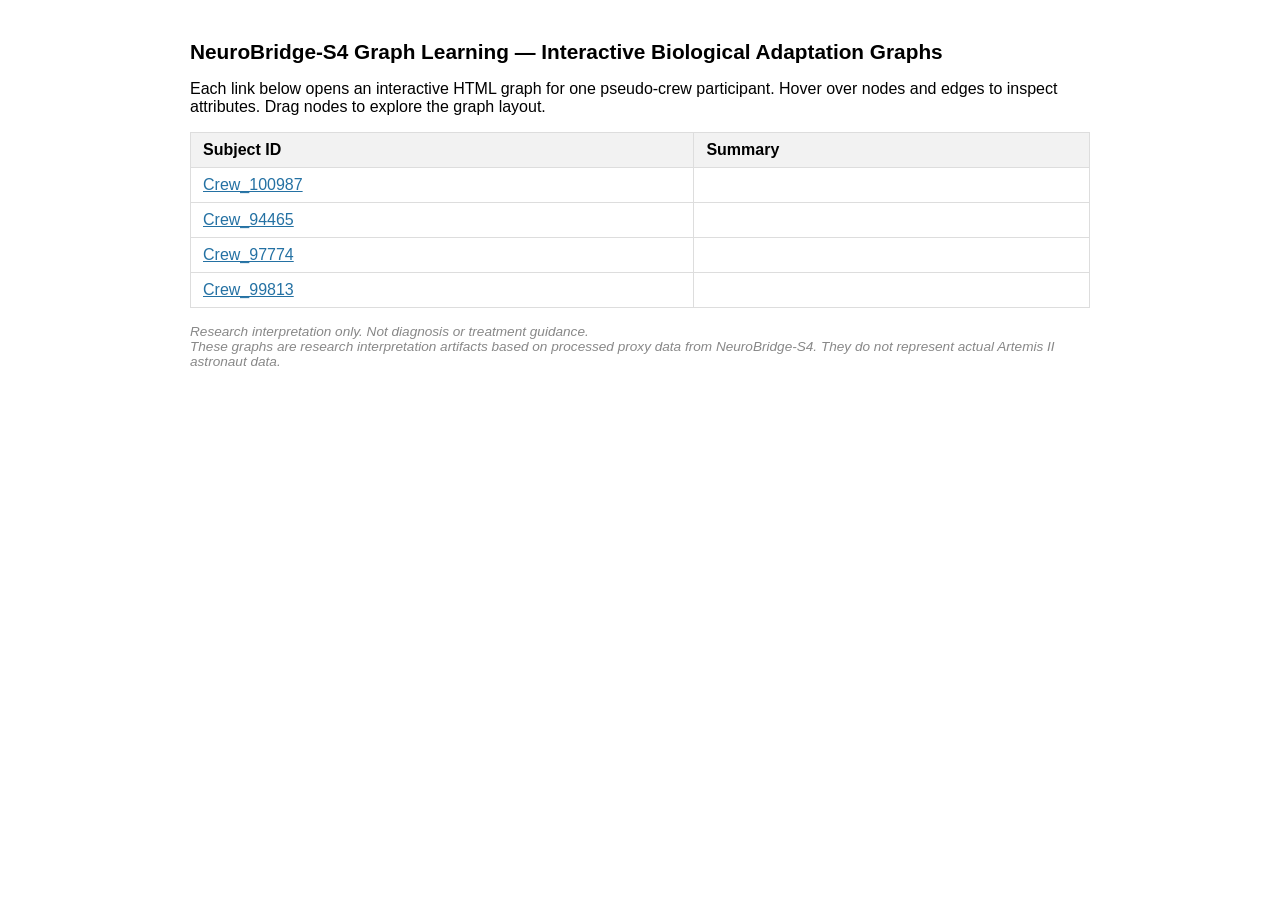
==== results/html/index.html @ 7ac9ffc0 "feat: implement Phase 3 biological adaptation graphs with interactive HTML views - graph_builder.py:" ====
<!DOCTYPE html>
    <html lang="en">
    <head>
      <meta charset="UTF-8">
      <title>NeuroBridge-S4 Graph Learning — Interactive Graph Index</title>
      <style>
        body { font-family: sans-serif; max-width: 900px; margin: 40px auto; padding: 0 20px; }
        h1 { font-size: 1.3em; }
        table { border-collapse: collapse; width: 100%; }
        th, td { border: 1px solid #ddd; padding: 8px 12px; text-align: left; }
        th { background: #f2f2f2; }
        .guardrail { color: #888; font-size: 0.85em; font-style: italic; margin-top: 16px; }
        a { color: #2471A3; }
      </style>
    </head>
    <body>
      <h1>NeuroBridge-S4 Graph Learning — Interactive Biological Adaptation Graphs</h1>
      <p>
        Each link below opens an interactive HTML graph for one pseudo-crew participant.
        Hover over nodes and edges to inspect attributes.
        Drag nodes to explore the graph layout.
      </p>
      <table>
        <thead><tr><th>Subject ID</th><th>Summary</th></tr></thead>
        <tbody><tr><td><a href="subject_graph_Crew_100987.html">Crew_100987</a></td><td></td></tr>
<tr><td><a href="subject_graph_Crew_94465.html">Crew_94465</a></td><td></td></tr>
<tr><td><a href="subject_graph_Crew_97774.html">Crew_97774</a></td><td></td></tr>
<tr><td><a href="subject_graph_Crew_99813.html">Crew_99813</a></td><td></td></tr>
</tbody>
      </table>
      <p class="guardrail">
        Research interpretation only. Not diagnosis or treatment guidance.<br>
        These graphs are research interpretation artifacts based on processed proxy data
        from NeuroBridge-S4. They do not represent actual Artemis II astronaut data.
      </p>
    </body>
    </html>
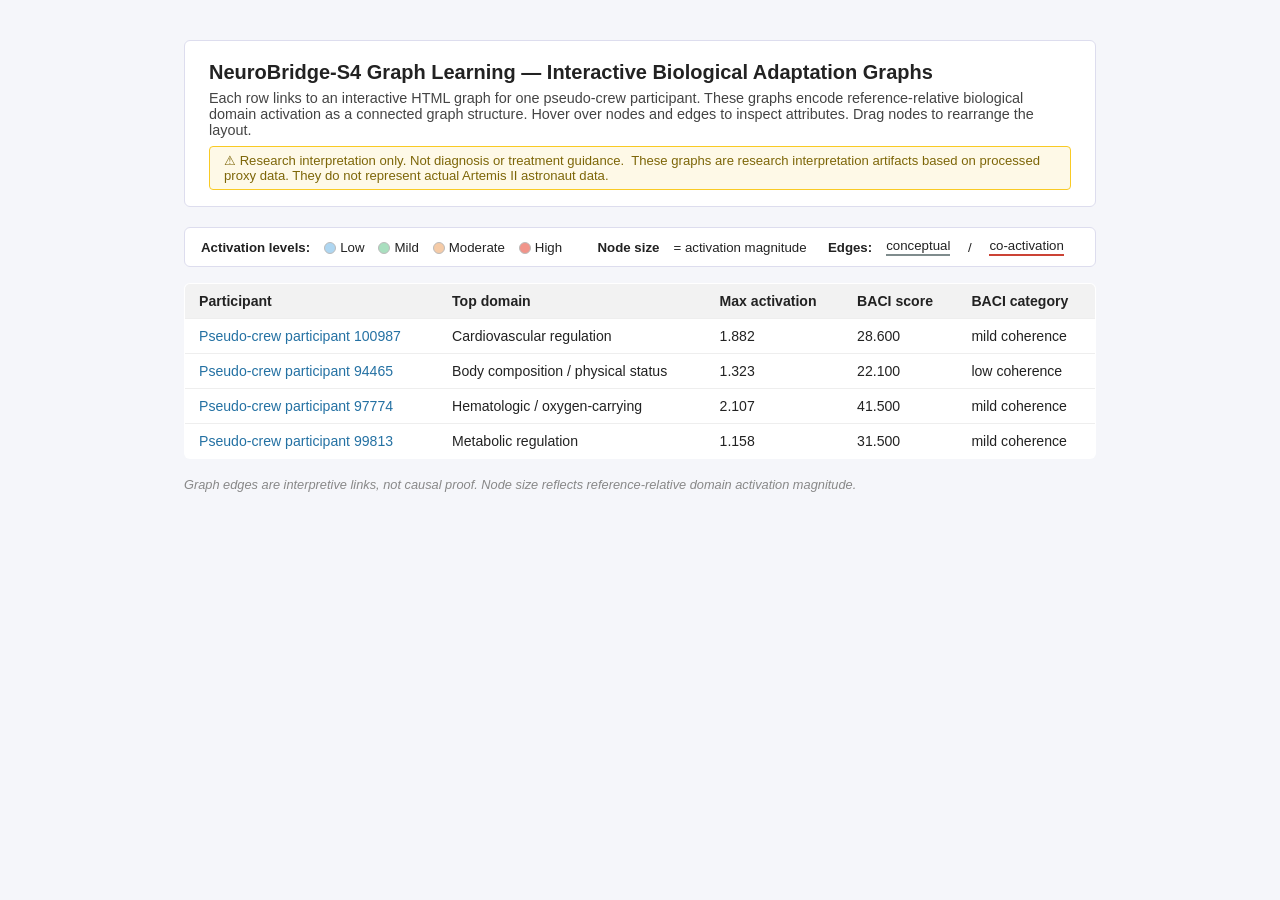
==== commit 1ffcaf60: "Improve interactive graphs and implement Phase 4 graph feature extraction Part A — Phase 3 HTML impr" ====
--- a/results/html/index.html
+++ b/results/html/index.html
@@ -1,37 +1,91 @@
 <!DOCTYPE html>
-    <html lang="en">
-    <head>
-      <meta charset="UTF-8">
-      <title>NeuroBridge-S4 Graph Learning — Interactive Graph Index</title>
-      <style>
-        body { font-family: sans-serif; max-width: 900px; margin: 40px auto; padding: 0 20px; }
-        h1 { font-size: 1.3em; }
-        table { border-collapse: collapse; width: 100%; }
-        th, td { border: 1px solid #ddd; padding: 8px 12px; text-align: left; }
-        th { background: #f2f2f2; }
-        .guardrail { color: #888; font-size: 0.85em; font-style: italic; margin-top: 16px; }
-        a { color: #2471A3; }
-      </style>
-    </head>
-    <body>
-      <h1>NeuroBridge-S4 Graph Learning — Interactive Biological Adaptation Graphs</h1>
-      <p>
-        Each link below opens an interactive HTML graph for one pseudo-crew participant.
-        Hover over nodes and edges to inspect attributes.
-        Drag nodes to explore the graph layout.
-      </p>
-      <table>
-        <thead><tr><th>Subject ID</th><th>Summary</th></tr></thead>
-        <tbody><tr><td><a href="subject_graph_Crew_100987.html">Crew_100987</a></td><td></td></tr>
-<tr><td><a href="subject_graph_Crew_94465.html">Crew_94465</a></td><td></td></tr>
-<tr><td><a href="subject_graph_Crew_97774.html">Crew_97774</a></td><td></td></tr>
-<tr><td><a href="subject_graph_Crew_99813.html">Crew_99813</a></td><td></td></tr>
-</tbody>
-      </table>
-      <p class="guardrail">
-        Research interpretation only. Not diagnosis or treatment guidance.<br>
-        These graphs are research interpretation artifacts based on processed proxy data
-        from NeuroBridge-S4. They do not represent actual Artemis II astronaut data.
-      </p>
-    </body>
-    </html>+<html lang="en">
+<head>
+  <meta charset="UTF-8">
+  <meta name="viewport" content="width=device-width, initial-scale=1">
+  <title>NeuroBridge-S4 Graph Learning &mdash; Interactive Biological Adaptation Graphs</title>
+  <style>
+    * { box-sizing: border-box; }
+    body {
+      font-family: -apple-system, BlinkMacSystemFont, 'Segoe UI', Helvetica, Arial, sans-serif;
+      max-width: 960px; margin: 40px auto; padding: 0 24px;
+      background: #f5f6fa; color: #222;
+    }
+    .header { background: #fff; border: 1px solid #dde; border-radius: 6px;
+               padding: 20px 24px 16px; margin-bottom: 20px; }
+    .header h1 { margin: 0 0 6px; font-size: 1.25em; }
+    .header p { margin: 0 0 8px; font-size: 0.9em; color: #444; }
+    .guardrail-banner {
+      background: #fef9e7; border: 1px solid #f9ca24; border-radius: 4px;
+      padding: 6px 14px; font-size: 0.82em; color: #7d6608; display: inline-block;
+    }
+    .legend-bar {
+      display: flex; gap: 14px; flex-wrap: wrap; align-items: center;
+      background: #fff; border: 1px solid #dde; border-radius: 6px;
+      padding: 10px 16px; margin-bottom: 16px; font-size: 0.83em;
+    }
+    .legend-dot {
+      width: 12px; height: 12px; border-radius: 50%; display: inline-block;
+      border: 1px solid #bbb; margin-right: 4px; vertical-align: middle;
+    }
+    table { border-collapse: collapse; width: 100%; background: #fff;
+             border: 1px solid #dde; border-radius: 6px; overflow: hidden; }
+    th, td { border-bottom: 1px solid #eee; padding: 9px 14px; text-align: left;
+              font-size: 0.88em; }
+    th { background: #f2f2f2; font-weight: 600; }
+    a { color: #2471A3; text-decoration: none; }
+    a:hover { text-decoration: underline; }
+    .footer { margin-top: 18px; font-size: 0.8em; color: #888; font-style: italic; }
+  </style>
+</head>
+<body>
+  <div class="header">
+    <h1>NeuroBridge-S4 Graph Learning &mdash; Interactive Biological Adaptation Graphs</h1>
+    <p>
+      Each row links to an interactive HTML graph for one pseudo-crew participant.
+      These graphs encode reference-relative biological domain activation as a connected
+      graph structure. Hover over nodes and edges to inspect attributes. Drag nodes to
+      rearrange the layout.
+    </p>
+    <div class="guardrail-banner">
+      &#9888;&nbsp;Research interpretation only. Not diagnosis or treatment guidance.&nbsp;
+      These graphs are research interpretation artifacts based on processed proxy data.
+      They do not represent actual Artemis&nbsp;II astronaut data.
+    </div>
+  </div>
+  <div class="legend-bar">
+    <strong>Activation levels:</strong>
+    <span><span class="legend-dot" style="background:#AED6F1;"></span>Low</span>
+    <span><span class="legend-dot" style="background:#A9DFBF;"></span>Mild</span>
+    <span><span class="legend-dot" style="background:#F5CBA7;"></span>Moderate</span>
+    <span><span class="legend-dot" style="background:#F1948A;"></span>High</span>
+    &nbsp;&nbsp;<strong>Node size</strong> = activation magnitude&nbsp;&nbsp;
+    <strong>Edges:</strong>
+    <span style="border-bottom:2px solid #7F8C8D;padding-bottom:1px;">conceptual</span>
+    &nbsp;/&nbsp;
+    <span style="border-bottom:2px solid #CB4335;padding-bottom:1px;">co-activation</span>
+  </div>
+  <table>
+    <thead>
+      <tr>
+        <th>Participant</th>
+        <th>Top domain</th>
+        <th>Max activation</th>
+        <th>BACI score</th>
+        <th>BACI category</th>
+      </tr>
+    </thead>
+    <tbody>
+<tr><td><a href="subject_graph_Crew_100987.html">Pseudo-crew participant 100987</a></td><td>Cardiovascular regulation</td><td>1.882</td><td>28.600</td><td>mild coherence</td></tr>
+<tr><td><a href="subject_graph_Crew_94465.html">Pseudo-crew participant 94465</a></td><td>Body composition / physical status</td><td>1.323</td><td>22.100</td><td>low coherence</td></tr>
+<tr><td><a href="subject_graph_Crew_97774.html">Pseudo-crew participant 97774</a></td><td>Hematologic / oxygen-carrying</td><td>2.107</td><td>41.500</td><td>mild coherence</td></tr>
+<tr><td><a href="subject_graph_Crew_99813.html">Pseudo-crew participant 99813</a></td><td>Metabolic regulation</td><td>1.158</td><td>31.500</td><td>mild coherence</td></tr>
+
+    </tbody>
+  </table>
+  <div class="footer">
+    Graph edges are interpretive links, not causal proof. Node size reflects
+    reference-relative domain activation magnitude.
+  </div>
+</body>
+</html>
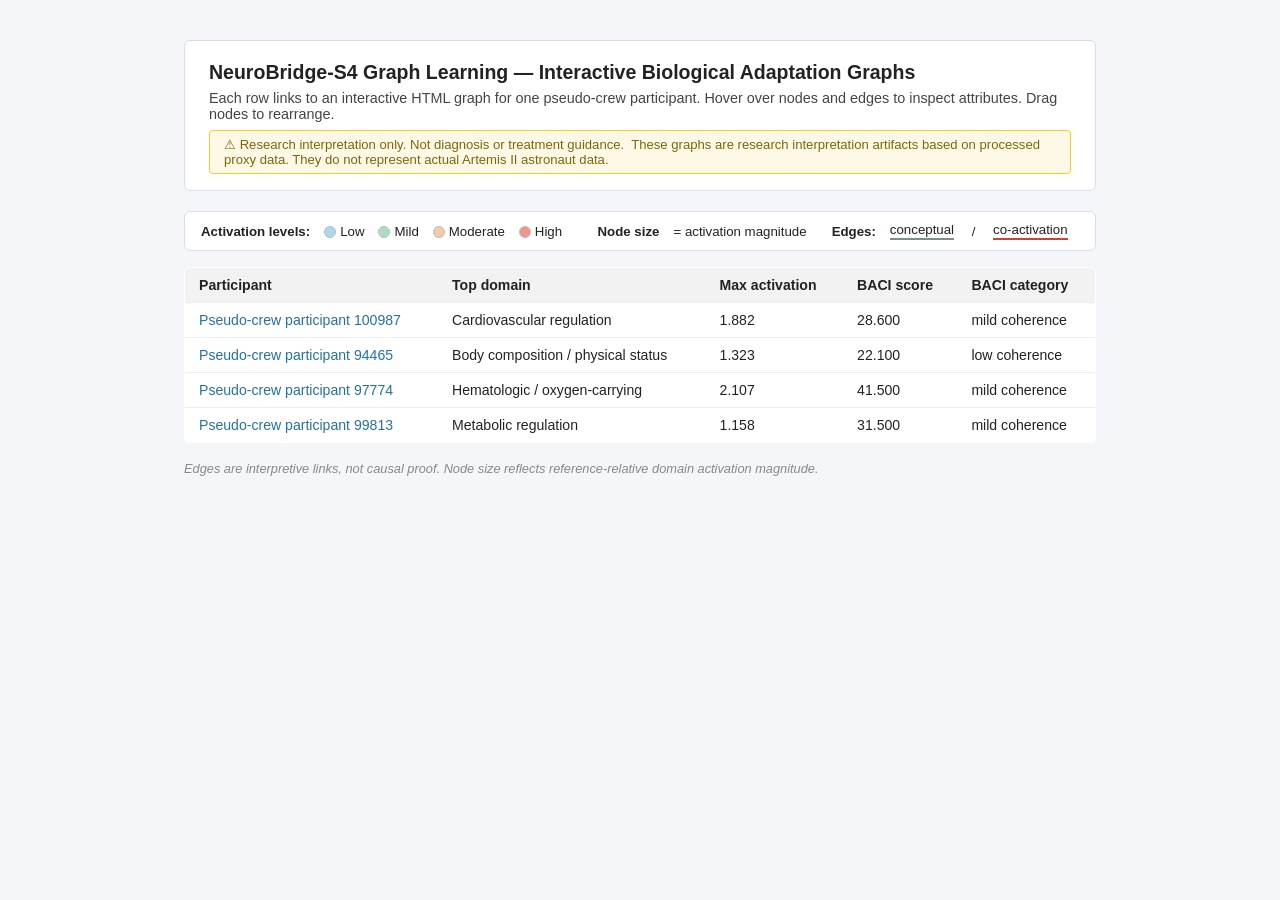
==== commit c8ce89a0: "Fix interactive HTML graph rendering (v3 injection approach) Root cause: previous code extracted onl" ====
--- a/results/html/index.html
+++ b/results/html/index.html
@@ -6,86 +6,61 @@
   <title>NeuroBridge-S4 Graph Learning &mdash; Interactive Biological Adaptation Graphs</title>
   <style>
     * { box-sizing: border-box; }
-    body {
-      font-family: -apple-system, BlinkMacSystemFont, 'Segoe UI', Helvetica, Arial, sans-serif;
-      max-width: 960px; margin: 40px auto; padding: 0 24px;
-      background: #f5f6fa; color: #222;
-    }
-    .header { background: #fff; border: 1px solid #dde; border-radius: 6px;
-               padding: 20px 24px 16px; margin-bottom: 20px; }
-    .header h1 { margin: 0 0 6px; font-size: 1.25em; }
-    .header p { margin: 0 0 8px; font-size: 0.9em; color: #444; }
-    .guardrail-banner {
-      background: #fef9e7; border: 1px solid #f9ca24; border-radius: 4px;
-      padding: 6px 14px; font-size: 0.82em; color: #7d6608; display: inline-block;
-    }
-    .legend-bar {
-      display: flex; gap: 14px; flex-wrap: wrap; align-items: center;
-      background: #fff; border: 1px solid #dde; border-radius: 6px;
-      padding: 10px 16px; margin-bottom: 16px; font-size: 0.83em;
-    }
-    .legend-dot {
-      width: 12px; height: 12px; border-radius: 50%; display: inline-block;
-      border: 1px solid #bbb; margin-right: 4px; vertical-align: middle;
-    }
-    table { border-collapse: collapse; width: 100%; background: #fff;
-             border: 1px solid #dde; border-radius: 6px; overflow: hidden; }
-    th, td { border-bottom: 1px solid #eee; padding: 9px 14px; text-align: left;
-              font-size: 0.88em; }
-    th { background: #f2f2f2; font-weight: 600; }
-    a { color: #2471A3; text-decoration: none; }
-    a:hover { text-decoration: underline; }
-    .footer { margin-top: 18px; font-size: 0.8em; color: #888; font-style: italic; }
+    body { font-family: -apple-system, BlinkMacSystemFont, 'Segoe UI', Helvetica, Arial, sans-serif;
+           max-width: 960px; margin: 40px auto; padding: 0 24px;
+           background: #f5f6fa; color: #222; }
+    .hdr { background:#fff; border:1px solid #dde; border-radius:6px;
+           padding:20px 24px 16px; margin-bottom:20px; }
+    .hdr h1 { margin:0 0 6px; font-size:1.22em; }
+    .hdr p  { margin:0 0 8px; font-size:0.9em; color:#444; }
+    .guardrail-banner { background:#fef9e7; border:1px solid #f9ca24;
+      border-radius:4px; padding:6px 14px; font-size:0.82em; color:#7d6608;
+      display:inline-block; }
+    .legend-bar { display:flex; gap:14px; flex-wrap:wrap; align-items:center;
+      background:#fff; border:1px solid #dde; border-radius:6px;
+      padding:10px 16px; margin-bottom:16px; font-size:0.83em; }
+    .ldot { width:12px; height:12px; border-radius:50%; display:inline-block;
+            border:1px solid #bbb; margin-right:4px; vertical-align:middle; }
+    table { border-collapse:collapse; width:100%; background:#fff;
+            border:1px solid #dde; border-radius:6px; overflow:hidden; }
+    th, td { border-bottom:1px solid #eee; padding:9px 14px;
+             text-align:left; font-size:0.88em; }
+    th { background:#f2f2f2; font-weight:600; }
+    a  { color:#2471A3; text-decoration:none; }
+    a:hover { text-decoration:underline; }
+    .footer { margin-top:18px; font-size:0.8em; color:#888; font-style:italic; }
   </style>
 </head>
 <body>
-  <div class="header">
+  <div class="hdr">
     <h1>NeuroBridge-S4 Graph Learning &mdash; Interactive Biological Adaptation Graphs</h1>
-    <p>
-      Each row links to an interactive HTML graph for one pseudo-crew participant.
-      These graphs encode reference-relative biological domain activation as a connected
-      graph structure. Hover over nodes and edges to inspect attributes. Drag nodes to
-      rearrange the layout.
-    </p>
-    <div class="guardrail-banner">
-      &#9888;&nbsp;Research interpretation only. Not diagnosis or treatment guidance.&nbsp;
-      These graphs are research interpretation artifacts based on processed proxy data.
-      They do not represent actual Artemis&nbsp;II astronaut data.
-    </div>
+    <p>Each row links to an interactive HTML graph for one pseudo-crew participant.
+    Hover over nodes and edges to inspect attributes. Drag nodes to rearrange.</p>
+    <div class="guardrail-banner">&#9888;&nbsp;Research interpretation only. Not diagnosis or treatment guidance.&nbsp;
+    These graphs are research interpretation artifacts based on processed proxy data.
+    They do not represent actual Artemis&nbsp;II astronaut data.</div>
   </div>
   <div class="legend-bar">
     <strong>Activation levels:</strong>
-    <span><span class="legend-dot" style="background:#AED6F1;"></span>Low</span>
-    <span><span class="legend-dot" style="background:#A9DFBF;"></span>Mild</span>
-    <span><span class="legend-dot" style="background:#F5CBA7;"></span>Moderate</span>
-    <span><span class="legend-dot" style="background:#F1948A;"></span>High</span>
-    &nbsp;&nbsp;<strong>Node size</strong> = activation magnitude&nbsp;&nbsp;
-    <strong>Edges:</strong>
+    <span><span class="ldot" style="background:#AED6F1;"></span>Low</span>
+    <span><span class="ldot" style="background:#A9DFBF;"></span>Mild</span>
+    <span><span class="ldot" style="background:#F5CBA7;"></span>Moderate</span>
+    <span><span class="ldot" style="background:#F1948A;"></span>High</span>
+    &nbsp;&nbsp;<strong>Node size</strong> = activation magnitude
+    &nbsp;&nbsp;<strong>Edges:</strong>
     <span style="border-bottom:2px solid #7F8C8D;padding-bottom:1px;">conceptual</span>
     &nbsp;/&nbsp;
     <span style="border-bottom:2px solid #CB4335;padding-bottom:1px;">co-activation</span>
   </div>
   <table>
-    <thead>
-      <tr>
-        <th>Participant</th>
-        <th>Top domain</th>
-        <th>Max activation</th>
-        <th>BACI score</th>
-        <th>BACI category</th>
-      </tr>
-    </thead>
+    <thead><tr><th>Participant</th><th>Top domain</th><th>Max activation</th><th>BACI score</th><th>BACI category</th></tr></thead>
     <tbody>
 <tr><td><a href="subject_graph_Crew_100987.html">Pseudo-crew participant 100987</a></td><td>Cardiovascular regulation</td><td>1.882</td><td>28.600</td><td>mild coherence</td></tr>
 <tr><td><a href="subject_graph_Crew_94465.html">Pseudo-crew participant 94465</a></td><td>Body composition / physical status</td><td>1.323</td><td>22.100</td><td>low coherence</td></tr>
 <tr><td><a href="subject_graph_Crew_97774.html">Pseudo-crew participant 97774</a></td><td>Hematologic / oxygen-carrying</td><td>2.107</td><td>41.500</td><td>mild coherence</td></tr>
 <tr><td><a href="subject_graph_Crew_99813.html">Pseudo-crew participant 99813</a></td><td>Metabolic regulation</td><td>1.158</td><td>31.500</td><td>mild coherence</td></tr>
-
     </tbody>
   </table>
-  <div class="footer">
-    Graph edges are interpretive links, not causal proof. Node size reflects
-    reference-relative domain activation magnitude.
-  </div>
+  <div class="footer">Edges are interpretive links, not causal proof. Node size reflects reference-relative domain activation magnitude.</div>
 </body>
 </html>
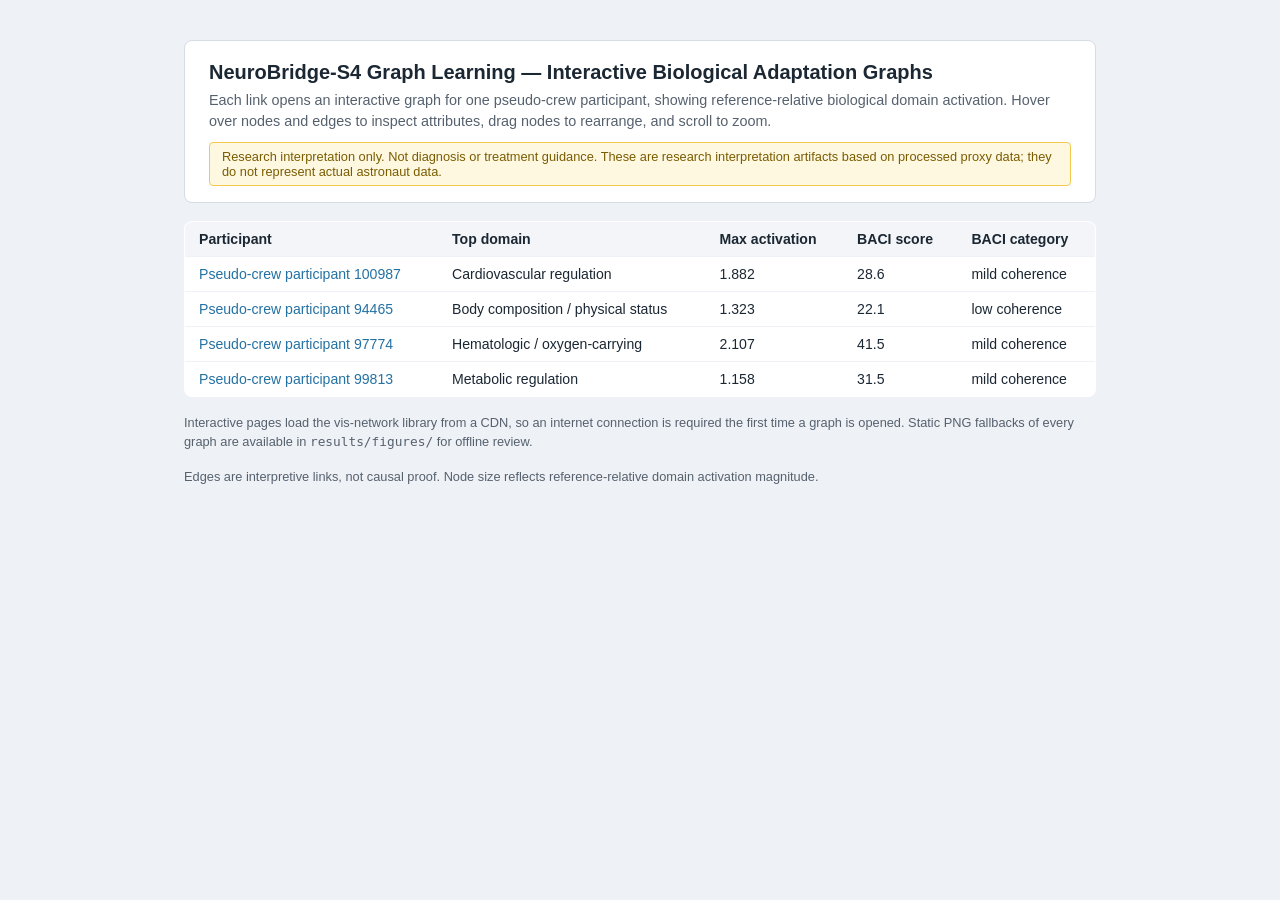
==== commit 6dcbab2d: "Implement explainable Phase 7 within-subject trajectory attribution Co-authored-by: Copilot <copilot" ====
--- a/results/html/index.html
+++ b/results/html/index.html
@@ -3,64 +3,54 @@
 <head>
   <meta charset="UTF-8">
   <meta name="viewport" content="width=device-width, initial-scale=1">
-  <title>NeuroBridge-S4 Graph Learning &mdash; Interactive Biological Adaptation Graphs</title>
+  <title>NeuroBridge-S4 Graph Learning &mdash; Biological Adaptation Graphs</title>
   <style>
     * { box-sizing: border-box; }
     body { font-family: -apple-system, BlinkMacSystemFont, 'Segoe UI', Helvetica, Arial, sans-serif;
            max-width: 960px; margin: 40px auto; padding: 0 24px;
-           background: #f5f6fa; color: #222; }
-    .hdr { background:#fff; border:1px solid #dde; border-radius:6px;
-           padding:20px 24px 16px; margin-bottom:20px; }
-    .hdr h1 { margin:0 0 6px; font-size:1.22em; }
-    .hdr p  { margin:0 0 8px; font-size:0.9em; color:#444; }
-    .guardrail-banner { background:#fef9e7; border:1px solid #f9ca24;
-      border-radius:4px; padding:6px 14px; font-size:0.82em; color:#7d6608;
-      display:inline-block; }
-    .legend-bar { display:flex; gap:14px; flex-wrap:wrap; align-items:center;
-      background:#fff; border:1px solid #dde; border-radius:6px;
-      padding:10px 16px; margin-bottom:16px; font-size:0.83em; }
-    .ldot { width:12px; height:12px; border-radius:50%; display:inline-block;
-            border:1px solid #bbb; margin-right:4px; vertical-align:middle; }
+           background: #eef1f5; color: #1b2733; }
+    .hdr { background:#fff; border:1px solid #d6dce3; border-radius:8px;
+           padding:20px 24px 16px; margin-bottom:18px; }
+    .hdr h1 { margin:0 0 6px; font-size:1.25rem; }
+    .hdr p  { margin:0 0 10px; font-size:0.9rem; color:#56616e; line-height:1.45; }
+    .guardrail { background:#fff8e1; border:1px solid #f2c94c; color:#7a5c00;
+      border-radius:4px; padding:6px 12px; font-size:0.8rem; display:inline-block; }
     table { border-collapse:collapse; width:100%; background:#fff;
-            border:1px solid #dde; border-radius:6px; overflow:hidden; }
-    th, td { border-bottom:1px solid #eee; padding:9px 14px;
-             text-align:left; font-size:0.88em; }
-    th { background:#f2f2f2; font-weight:600; }
-    a  { color:#2471A3; text-decoration:none; }
+            border:1px solid #d6dce3; border-radius:8px; overflow:hidden; }
+    th, td { border-bottom:1px solid #eef1f5; padding:9px 14px;
+             text-align:left; font-size:0.88rem; }
+    th { background:#f3f5f8; font-weight:600; }
+    tr:last-child td { border-bottom:none; }
+    a  { color:#2471a3; text-decoration:none; }
     a:hover { text-decoration:underline; }
-    .footer { margin-top:18px; font-size:0.8em; color:#888; font-style:italic; }
+    .plain-links { list-style:none; padding:0; background:#fff;
+      border:1px solid #d6dce3; border-radius:8px; }
+    .plain-links li { padding:9px 14px; border-bottom:1px solid #eef1f5; }
+    .note { margin-top:16px; font-size:0.8rem; color:#56616e; line-height:1.5; }
   </style>
 </head>
 <body>
   <div class="hdr">
     <h1>NeuroBridge-S4 Graph Learning &mdash; Interactive Biological Adaptation Graphs</h1>
-    <p>Each row links to an interactive HTML graph for one pseudo-crew participant.
-    Hover over nodes and edges to inspect attributes. Drag nodes to rearrange.</p>
-    <div class="guardrail-banner">&#9888;&nbsp;Research interpretation only. Not diagnosis or treatment guidance.&nbsp;
-    These graphs are research interpretation artifacts based on processed proxy data.
-    They do not represent actual Artemis&nbsp;II astronaut data.</div>
-  </div>
-  <div class="legend-bar">
-    <strong>Activation levels:</strong>
-    <span><span class="ldot" style="background:#AED6F1;"></span>Low</span>
-    <span><span class="ldot" style="background:#A9DFBF;"></span>Mild</span>
-    <span><span class="ldot" style="background:#F5CBA7;"></span>Moderate</span>
-    <span><span class="ldot" style="background:#F1948A;"></span>High</span>
-    &nbsp;&nbsp;<strong>Node size</strong> = activation magnitude
-    &nbsp;&nbsp;<strong>Edges:</strong>
-    <span style="border-bottom:2px solid #7F8C8D;padding-bottom:1px;">conceptual</span>
-    &nbsp;/&nbsp;
-    <span style="border-bottom:2px solid #CB4335;padding-bottom:1px;">co-activation</span>
+    <p>Each link opens an interactive graph for one pseudo-crew participant, showing
+    reference-relative biological domain activation. Hover over nodes and edges to inspect
+    attributes, drag nodes to rearrange, and scroll to zoom.</p>
+    <div class="guardrail">Research interpretation only. Not diagnosis or treatment guidance. These are research interpretation artifacts based on processed proxy data; they do not represent actual astronaut data.</div>
   </div>
   <table>
     <thead><tr><th>Participant</th><th>Top domain</th><th>Max activation</th><th>BACI score</th><th>BACI category</th></tr></thead>
     <tbody>
-<tr><td><a href="subject_graph_Crew_100987.html">Pseudo-crew participant 100987</a></td><td>Cardiovascular regulation</td><td>1.882</td><td>28.600</td><td>mild coherence</td></tr>
-<tr><td><a href="subject_graph_Crew_94465.html">Pseudo-crew participant 94465</a></td><td>Body composition / physical status</td><td>1.323</td><td>22.100</td><td>low coherence</td></tr>
-<tr><td><a href="subject_graph_Crew_97774.html">Pseudo-crew participant 97774</a></td><td>Hematologic / oxygen-carrying</td><td>2.107</td><td>41.500</td><td>mild coherence</td></tr>
-<tr><td><a href="subject_graph_Crew_99813.html">Pseudo-crew participant 99813</a></td><td>Metabolic regulation</td><td>1.158</td><td>31.500</td><td>mild coherence</td></tr>
+    <tr><td><a href="subject_graph_Crew_100987.html">Pseudo-crew participant 100987</a></td><td>Cardiovascular regulation</td><td>1.882</td><td>28.6</td><td>mild coherence</td></tr>
+    <tr><td><a href="subject_graph_Crew_94465.html">Pseudo-crew participant 94465</a></td><td>Body composition / physical status</td><td>1.323</td><td>22.1</td><td>low coherence</td></tr>
+    <tr><td><a href="subject_graph_Crew_97774.html">Pseudo-crew participant 97774</a></td><td>Hematologic / oxygen-carrying</td><td>2.107</td><td>41.5</td><td>mild coherence</td></tr>
+    <tr><td><a href="subject_graph_Crew_99813.html">Pseudo-crew participant 99813</a></td><td>Metabolic regulation</td><td>1.158</td><td>31.5</td><td>mild coherence</td></tr>
     </tbody>
   </table>
-  <div class="footer">Edges are interpretive links, not causal proof. Node size reflects reference-relative domain activation magnitude.</div>
+  <p class="note">
+    Interactive pages load the vis-network library from a CDN, so an internet connection
+    is required the first time a graph is opened. Static PNG fallbacks of every graph are
+    available in <code>results/figures/</code> for offline review.
+  </p>
+  <p class="note">Edges are interpretive links, not causal proof. Node size reflects reference-relative domain activation magnitude.</p>
 </body>
 </html>
